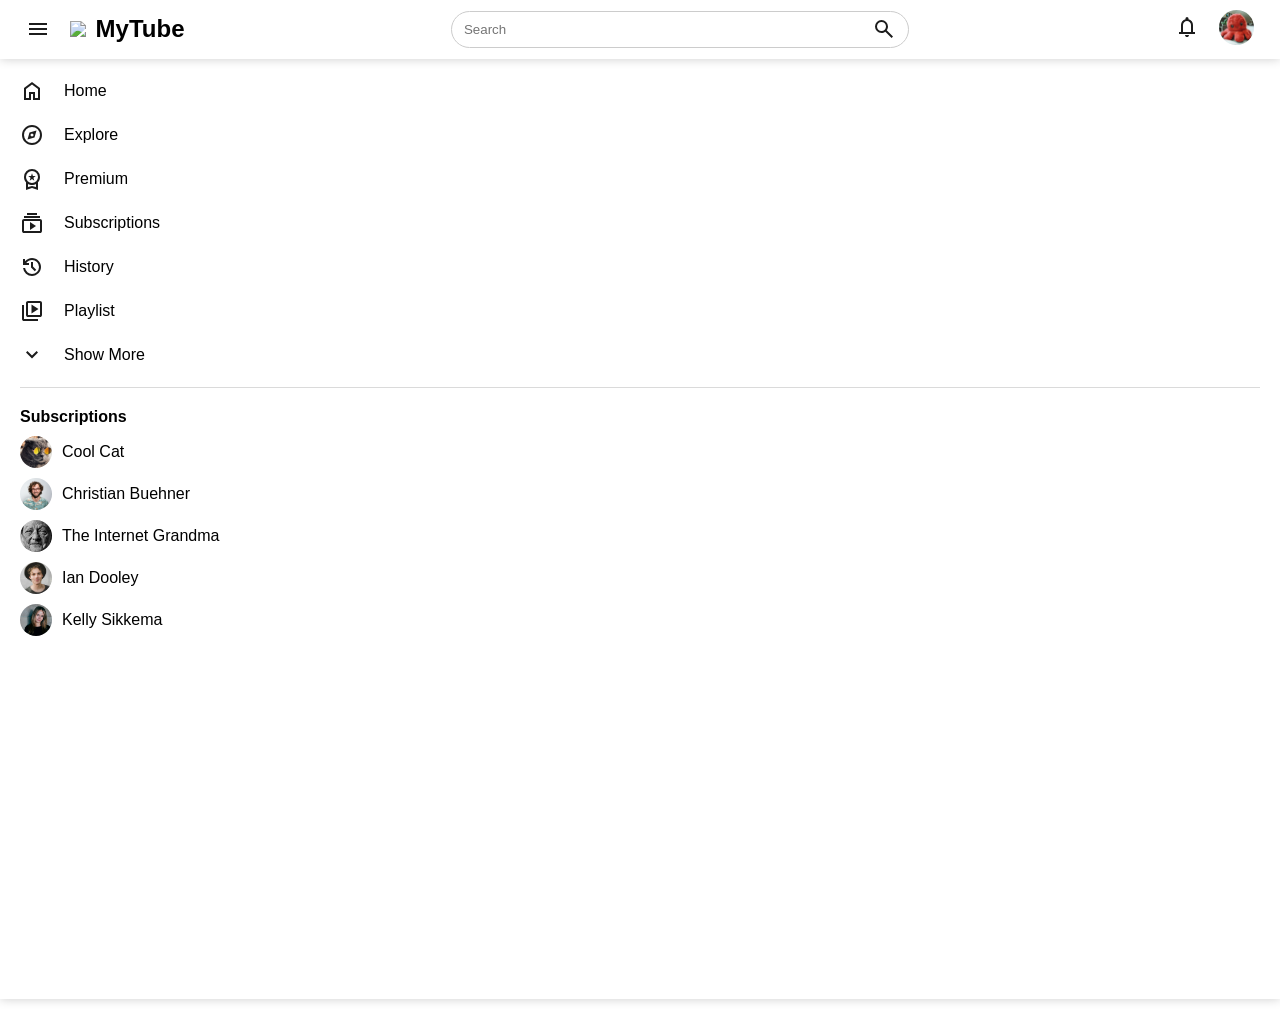
==== channel.html @ c265bc52 "channel.html start" ====
<!DOCTYPE html>
<html lang="en">
<head>
    <meta charset="UTF-8">
    <meta name="viewport" content="width=device-width, initial-scale=1.0">
    <title>Channel</title>
    <link rel="stylesheet" href="css/style.css">
</head>
<body>
            <!-- Top Navbar -->
        <nav class="flex-div">
            <div class="nav-left flex-div">
                <img src="img/icons/menu.svg" class="icon menu-button">
                <a href="index.html" class="flex-div">
                    <img src="img/logo.png" style="max-height: 30px">
                    <h1 class="logo-text">MyTube</h1>
                </a>
            </div>
            <div class="nav-center flex-div">
                <div class="searchbar flex-div">
                    <input type="search" placeholder="Search">
                    <a href="" class="flex-div"><img src="img/icons/search.svg" class="icon"></a>
                </div>
            </div>

            <div class="nav-right flex-div">
                <a href=""><img src="img/icons/notifications.svg" class="icon"></a>
                <a href=""><img src="img/users/octopus.jpg" class="user-icon"></a>
            </div>
        </nav>

        <!-- Left Sidebar -->
        <aside class="sidebar">
            <div class="shortcut-links">
                <a href="index.html" class="flex-div"><img src="img/icons/home.svg" class="icon"><p>Home</p></a>
                <a href="" class="flex-div"><img src="img/icons/explore.svg" class="icon"><p>Explore</p></a>
                <a href="" class="flex-div"><img src="img/icons/premium.svg" class="icon"><p>Premium</p></a>
                <a href="" class="flex-div"><img src="img/icons/subscriptions.svg" class="icon"><p>Subscriptions</p></a>
                <a href="" class="flex-div"><img src="img/icons/history.svg" class="icon"><p>History</p></a>
                <a href="" class="flex-div"><img src="img/icons/playlist.svg" class="icon"><p>Playlist</p></a>
                <a href="" class="flex-div"><img src="img/icons/arrow-down.svg" class="icon"><p>Show More</p></a>
            </div>
            
            <hr>

            <div class="subscriptions">
                <b>Subscriptions</b>
                <a href="" class="flex-div"><img src="img/users/cool-cat.jpg" class="user-icon"><p>Cool Cat</p></a>
                <a href="" class="flex-div"><img src="img/users/christian-buehner.jpg" class="user-icon"><p>Christian Buehner</p></a>
                <a href="" class="flex-div"><img src="img/users/grandma.jpg" class="user-icon"><p>The Internet Grandma</p></a>
                <a href="" class="flex-div"><img src="img/users/ian-dooley.jpg" class="user-icon"><p>Ian Dooley</p></a>
                <a href="" class="flex-div"><img src="img/users/kelly-sikkema.jpg" class="user-icon"><p>Kelly Sikkema</p></a>
            </div>
        </aside>


        <img>
        
        <div class="fade-layer"></div>
        <script src="js/sidebar.js"></script>

</body>
</html>
---- css/style.css ----
:root {
    --mobile-padding: 1rem;

    --text-color: #050315;
    --background-color: #fbfbfe;
    --primary-color: #2f27ce;
    --secondary-color: #dedcff;
    --accent-color: #433bff;

    --main-font: sans-serif;

    --default-radius: 10px;
    --default-spacing: 16px;
}


*{
    margin: 0;
    padding: 0;
    font-family:sans-serif;
}

a {
    text-decoration: none;
    color: inherit;
}

ul {
    list-style: none;
}

hr {
    border: 0;
    background-color: #dadada;
    height: 1px;
}

.flex-div {
    display: flex;
    align-items: center;
}

.icon {
    filter: invert()
}

.wrapper {
    display: grid;
    grid-template-areas:
    "nv nv"
    "sb mn";
    grid-template-columns: auto 1fr;
}

/* Top Navitation */
nav {
    grid-area: nv;
    position: sticky;
    top: 0;
    padding: 10px 2%;
    gap: 20px;
    
    justify-content: space-between;

    z-index: 5;
    box-shadow: 0 0 10px rgba(0, 0, 0, 0.2);
    background-color: white;
}


.nav-left, .nav-right, .nav-center {
    gap: 20px;
}

.nav-left a {
    gap: 10px;
}

.user-icon {
    border-radius: 50%;
    max-width: 50px;
}

.nav-right .user-icon {
    width: 35px;
}

.nav-center {
    height: 35px;
    border: 1px solid #cccccc;
    border-radius: 35px;
}

.searchbar {
    padding: 0 12px;
}

.searchbar input {
    border: 0;
    outline: 0;
    background: transparent;
    width: clamp(200px, 40vw, 400px);
    margin-right: 8px;
}

.menu-button{
    cursor:pointer
}

/* Sidebar */
.sidebar {
    grid-area: sb;
    background-color: #ffffff;
    height: 100vh;
    position: sticky;
    top: 59px;
    padding: 20px;
    transition: transform 0.2s;
    z-index: 2;
    box-shadow: 0 0 10px rgba(0, 0, 0, 0.2);
}

.sidebar hr {
    margin: 20px 0;
}

.shortcut-links {
    display: flex;
    flex-direction: column;
    gap: 20px;
}

.shortcut-links a {
    gap: 20px;
}

.shortcut-links hr {
    height: 1px;
    border: none;
    background-color: #cccccc;
}

.subscriptions {
    display: flex;
    flex-direction: column;
    gap: 10px;
}

.subscriptions a {
    gap: 10px;
    width: 100%;
}

.subscriptions a p {
    width: 70%;

    white-space: nowrap;
    overflow:hidden;
    text-overflow:ellipsis;
}

.subscriptions a img {
    height: 32px;
}

.fade-layer {
    position: fixed;
    width: 100%;
    height: 100%;
    background-color: rgba(0, 0, 0, 0.5);
    z-index: 1;
    display: none
}

main {
    grid-area: mn;
}

/* Videos */
.video-feed-container {
    display: grid;
    background-color: #fafafa;
    grid-template-columns: repeat(auto-fit, minmax(400px, 1fr));

    height:fit-content;
    column-gap: var(--default-spacing);
    row-gap: 24px;
    padding: var(--default-spacing)
}


.thumbnail {
    border-radius: var(--default-radius);
    max-width: 100%;
}

.video-info {
    display: grid;
    grid-template-areas:
    "user title"
    "user subtext";
    justify-content: left;
    padding-top: 10px;
    column-gap: 10px;
    row-gap: 5px;
}



/* Video Player */
#wrapper-video main {
    display: grid;
}


.video-container {
    grid-area: vd;
}

.video-container hr {
    margin: var(--default-spacing) 0;
}

video {
    width: 100%;
    aspect-ratio: 16/9;

}



/* --------------- */





/* MOBILE */
@media screen and (max-width:900px) {
    .sidebar {
        position: fixed;
        left: 0;
        transform: translateX(-100%);
    }

    .toggle-sidebar {
        transform: translateX(0);
    }

    .logo-text {
        display:none;
    }

    .show {
        display: block;
    }

    #wrapper-video main {
        grid-template-areas: "vd" "vc";
    }

    .video-info, .comment-section {
        margin: 0 var(--default-spacing);
    }
}

/* DESKTOP */


@media screen and (min-width:901px) {
    .toggle-sidebar a p, .toggle-sidebar b {
        display: none;
        width: fit-content;
    }

    #wrapper-video main {
        grid-template-columns: auto min-content;
        grid-template-areas: "vd vc";
    }

    .video-container {
        margin: var(--default-spacing);
        margin-right: 0;
    }

    video {
        border-radius: var(--default-radius);
    }
}
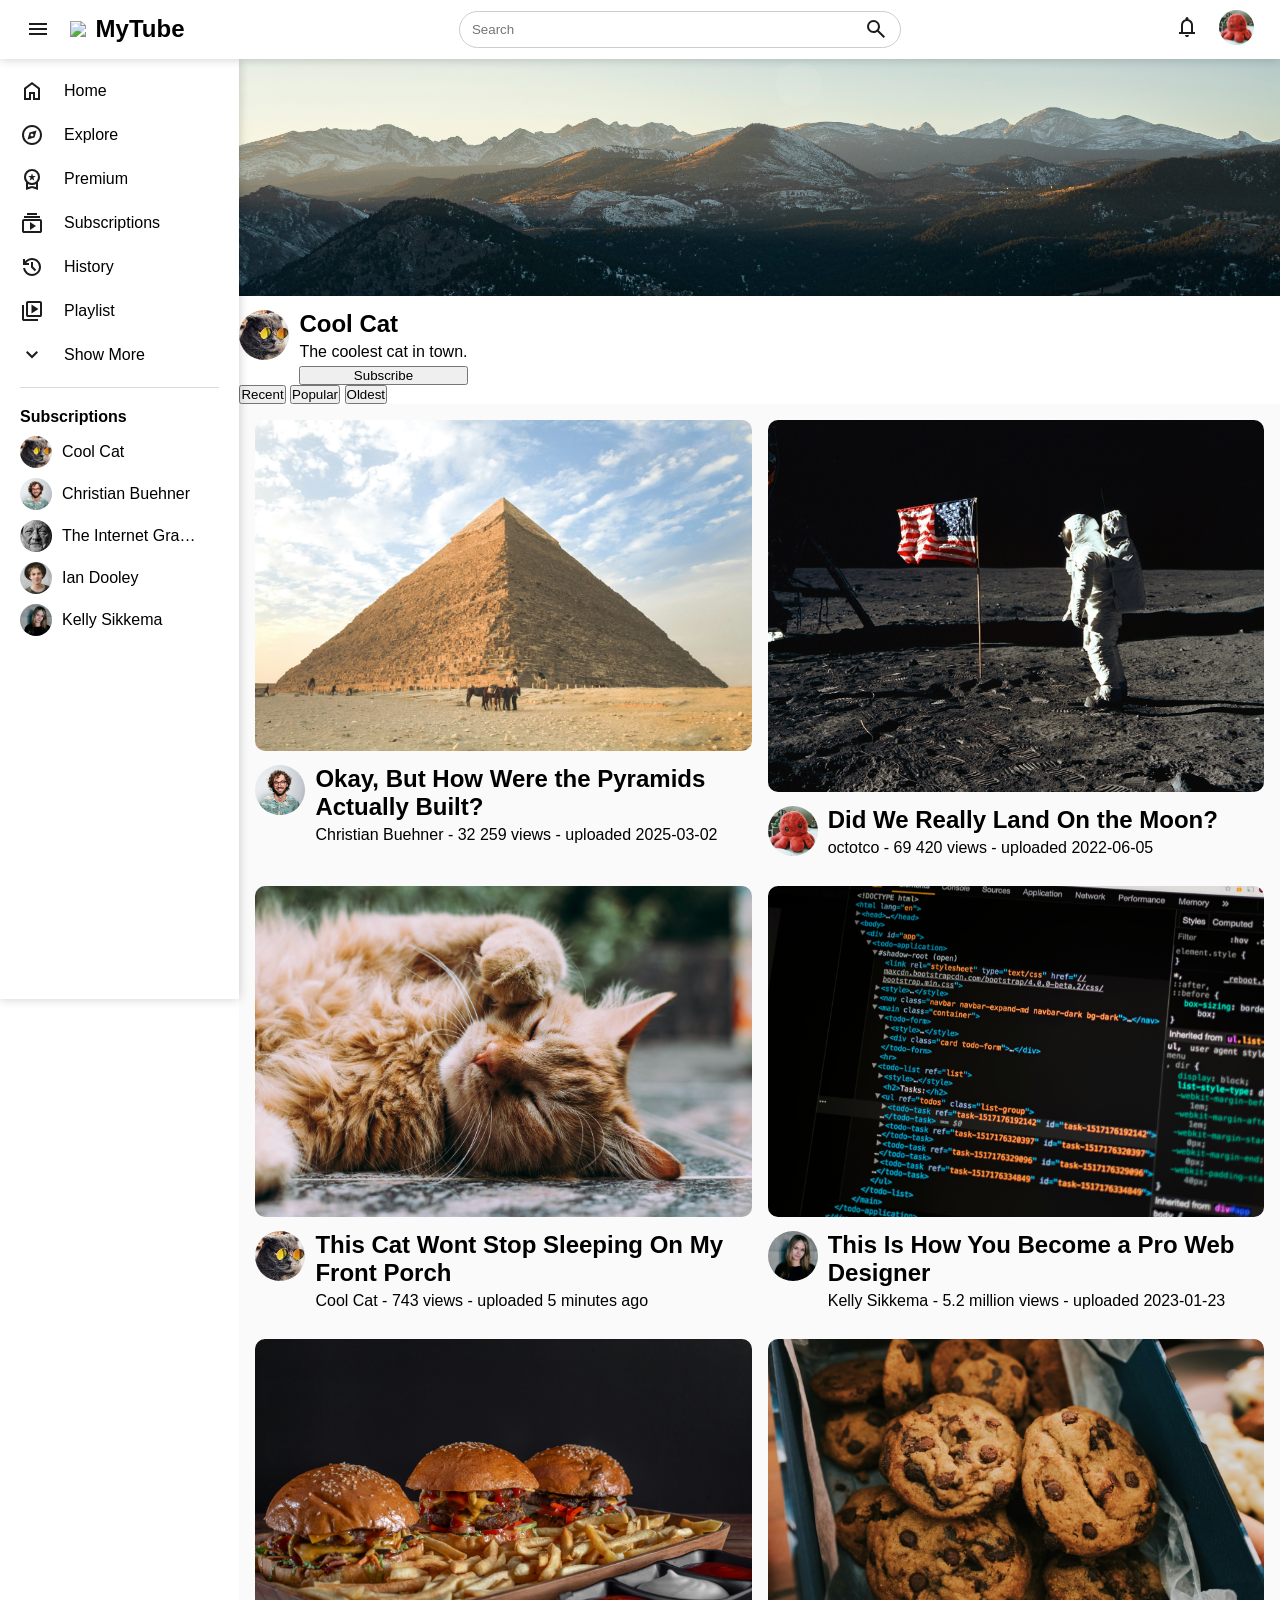
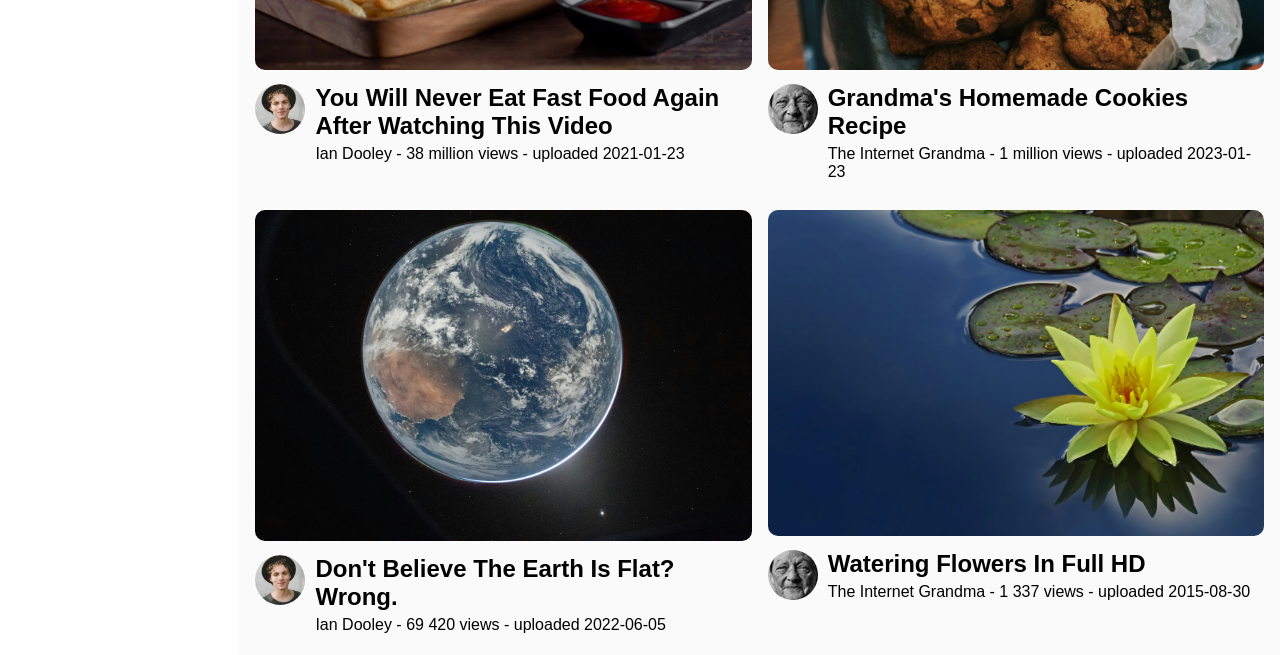
==== commit 725550e4: "channel.html" ====
--- a/channel.html
+++ b/channel.html
@@ -1,13 +1,16 @@
 <!DOCTYPE html>
 <html lang="en">
+
 <head>
     <meta charset="UTF-8">
     <meta name="viewport" content="width=device-width, initial-scale=1.0">
     <title>Channel</title>
     <link rel="stylesheet" href="css/style.css">
 </head>
+
 <body>
-            <!-- Top Navbar -->
+    <div id="wrapper-channel" class="wrapper">
+        <!-- Top Navbar -->
         <nav class="flex-div">
             <div class="nav-left flex-div">
                 <img src="img/icons/menu.svg" class="icon menu-button">
@@ -32,32 +35,93 @@
         <!-- Left Sidebar -->
         <aside class="sidebar">
             <div class="shortcut-links">
-                <a href="index.html" class="flex-div"><img src="img/icons/home.svg" class="icon"><p>Home</p></a>
-                <a href="" class="flex-div"><img src="img/icons/explore.svg" class="icon"><p>Explore</p></a>
-                <a href="" class="flex-div"><img src="img/icons/premium.svg" class="icon"><p>Premium</p></a>
-                <a href="" class="flex-div"><img src="img/icons/subscriptions.svg" class="icon"><p>Subscriptions</p></a>
-                <a href="" class="flex-div"><img src="img/icons/history.svg" class="icon"><p>History</p></a>
-                <a href="" class="flex-div"><img src="img/icons/playlist.svg" class="icon"><p>Playlist</p></a>
-                <a href="" class="flex-div"><img src="img/icons/arrow-down.svg" class="icon"><p>Show More</p></a>
+                <a href="index.html" class="flex-div"><img src="img/icons/home.svg" class="icon">
+                    <p>Home</p>
+                </a>
+                <a href="" class="flex-div"><img src="img/icons/explore.svg" class="icon">
+                    <p>Explore</p>
+                </a>
+                <a href="" class="flex-div"><img src="img/icons/premium.svg" class="icon">
+                    <p>Premium</p>
+                </a>
+                <a href="" class="flex-div"><img src="img/icons/subscriptions.svg" class="icon">
+                    <p>Subscriptions</p>
+                </a>
+                <a href="" class="flex-div"><img src="img/icons/history.svg" class="icon">
+                    <p>History</p>
+                </a>
+                <a href="" class="flex-div"><img src="img/icons/playlist.svg" class="icon">
+                    <p>Playlist</p>
+                </a>
+                <a href="" class="flex-div"><img src="img/icons/arrow-down.svg" class="icon">
+                    <p>Show More</p>
+                </a>
             </div>
-            
+
             <hr>
 
             <div class="subscriptions">
                 <b>Subscriptions</b>
-                <a href="" class="flex-div"><img src="img/users/cool-cat.jpg" class="user-icon"><p>Cool Cat</p></a>
-                <a href="" class="flex-div"><img src="img/users/christian-buehner.jpg" class="user-icon"><p>Christian Buehner</p></a>
-                <a href="" class="flex-div"><img src="img/users/grandma.jpg" class="user-icon"><p>The Internet Grandma</p></a>
-                <a href="" class="flex-div"><img src="img/users/ian-dooley.jpg" class="user-icon"><p>Ian Dooley</p></a>
-                <a href="" class="flex-div"><img src="img/users/kelly-sikkema.jpg" class="user-icon"><p>Kelly Sikkema</p></a>
+                <a href="" class="flex-div"><img src="img/users/cool-cat.jpg" class="user-icon">
+                    <p>Cool Cat</p>
+                </a>
+                <a href="" class="flex-div"><img src="img/users/christian-buehner.jpg" class="user-icon">
+                    <p>Christian Buehner</p>
+                </a>
+                <a href="" class="flex-div"><img src="img/users/grandma.jpg" class="user-icon">
+                    <p>The Internet Grandma</p>
+                </a>
+                <a href="" class="flex-div"><img src="img/users/ian-dooley.jpg" class="user-icon">
+                    <p>Ian Dooley</p>
+                </a>
+                <a href="" class="flex-div"><img src="img/users/kelly-sikkema.jpg" class="user-icon">
+                    <p>Kelly Sikkema</p>
+                </a>
             </div>
         </aside>
 
 
-        <img>
-        
         <div class="fade-layer"></div>
-        <script src="js/sidebar.js"></script>
+
+        <!-- Main Content -->
+        <main>
+            <div class="channel-top">
+                <img class="banner" src="img/banner.jpg">
+                <div class="info">
+                    <img class="user-icon" src="img/users/cool-cat.jpg">
+                    <h2 class="title">Cool Cat</h2>
+                    <p class="subtext">The coolest cat in town.</p>
+                    <button class="button">Subscribe</button>
+                </div>
+            </div>
+
+
+            <div class="channel-feed">
+                <div class="sorting">
+                    <button>Recent</button>
+                    <button>Popular</button>
+                    <button>Oldest</button>
+                </div>
+
+                <div class="video-feed-container">
+                    <div>
+                        <a href="video.html"><img src="img/thumbnails/pyramid.jpg" class="thumbnail"></a>
+                        <div class="info">
+                            <a style="grid-area: user" href="channel.html"><img src="img/users/christian-buehner.jpg" class="user-icon"></a>
+                            <h2 style="grid-area: title"><a href="video.html" class="title">Okay, But How Were the Pyramids Built?</a></h2>
+                            <p class="subtext">Christian Buehner - 32 259 views - uploaded 2025-03-02</p>
+                        </div>
+                    </div>
+                </div>
+
+            </div>
+
+        </main>
+    </div>
+
+    <script src="js/sidebar.js"></script>
+    <script src="js/feed.js"></script>
 
 </body>
+
 </html>
--- a/css/style.css
+++ b/css/style.css
@@ -33,6 +33,10 @@
     border: 0;
     background-color: #dadada;
     height: 1px;
+}
+
+main {
+    grid-area: mn;
 }
 
 .flex-div {
@@ -62,9 +66,9 @@
     
     justify-content: space-between;
 
-    z-index: 5;
     box-shadow: 0 0 10px rgba(0, 0, 0, 0.2);
     background-color: white;
+    z-index: 5;
 }
 
 
@@ -99,7 +103,7 @@
     border: 0;
     outline: 0;
     background: transparent;
-    width: clamp(200px, 40vw, 400px);
+    width: 30vw;
     margin-right: 8px;
 }
 
@@ -113,11 +117,12 @@
     background-color: #ffffff;
     height: 100vh;
     position: sticky;
-    top: 59px;
+    top: 58px;
     padding: 20px;
     transition: transform 0.2s;
-    z-index: 2;
     box-shadow: 0 0 10px rgba(0, 0, 0, 0.2);
+    width: min-content;
+    z-index: 4;
 }
 
 .sidebar hr {
@@ -168,13 +173,10 @@
     width: 100%;
     height: 100%;
     background-color: rgba(0, 0, 0, 0.5);
-    z-index: 1;
     display: none
 }
 
-main {
-    grid-area: mn;
-}
+
 
 /* Videos */
 .video-feed-container {
@@ -194,7 +196,7 @@
     max-width: 100%;
 }
 
-.video-info {
+.info {
     display: grid;
     grid-template-areas:
     "user title"
@@ -205,6 +207,18 @@
     row-gap: 5px;
 }
 
+.info .user-icon {
+    grid-area: user;
+}
+
+.info .title {
+    grid-area: title;
+}
+
+.info .subtext {
+    grid-area: subtext;
+}
+
 
 
 /* Video Player */
@@ -227,10 +241,31 @@
 
 }
 
-
-
-/* --------------- */
-
+/* Channel */
+
+.button {
+    grid-area: button;
+}
+
+#wrapper-channel .info {
+    grid-template-areas: 
+    "user title"
+    "user subtext"
+    "user button";
+    height: min-content
+}
+
+#wrapper-channel .user-icon {
+
+}
+
+.channel-top .banner {
+    max-width: 100%;
+}
+
+.channel-top {
+    /* margin: 0 10%; */
+}
 
 
 
@@ -259,14 +294,12 @@
         grid-template-areas: "vd" "vc";
     }
 
-    .video-info, .comment-section {
+    #wrapper-video .info, .comment-section {
         margin: 0 var(--default-spacing);
     }
 }
 
 /* DESKTOP */
-
-
 @media screen and (min-width:901px) {
     .toggle-sidebar a p, .toggle-sidebar b {
         display: none;
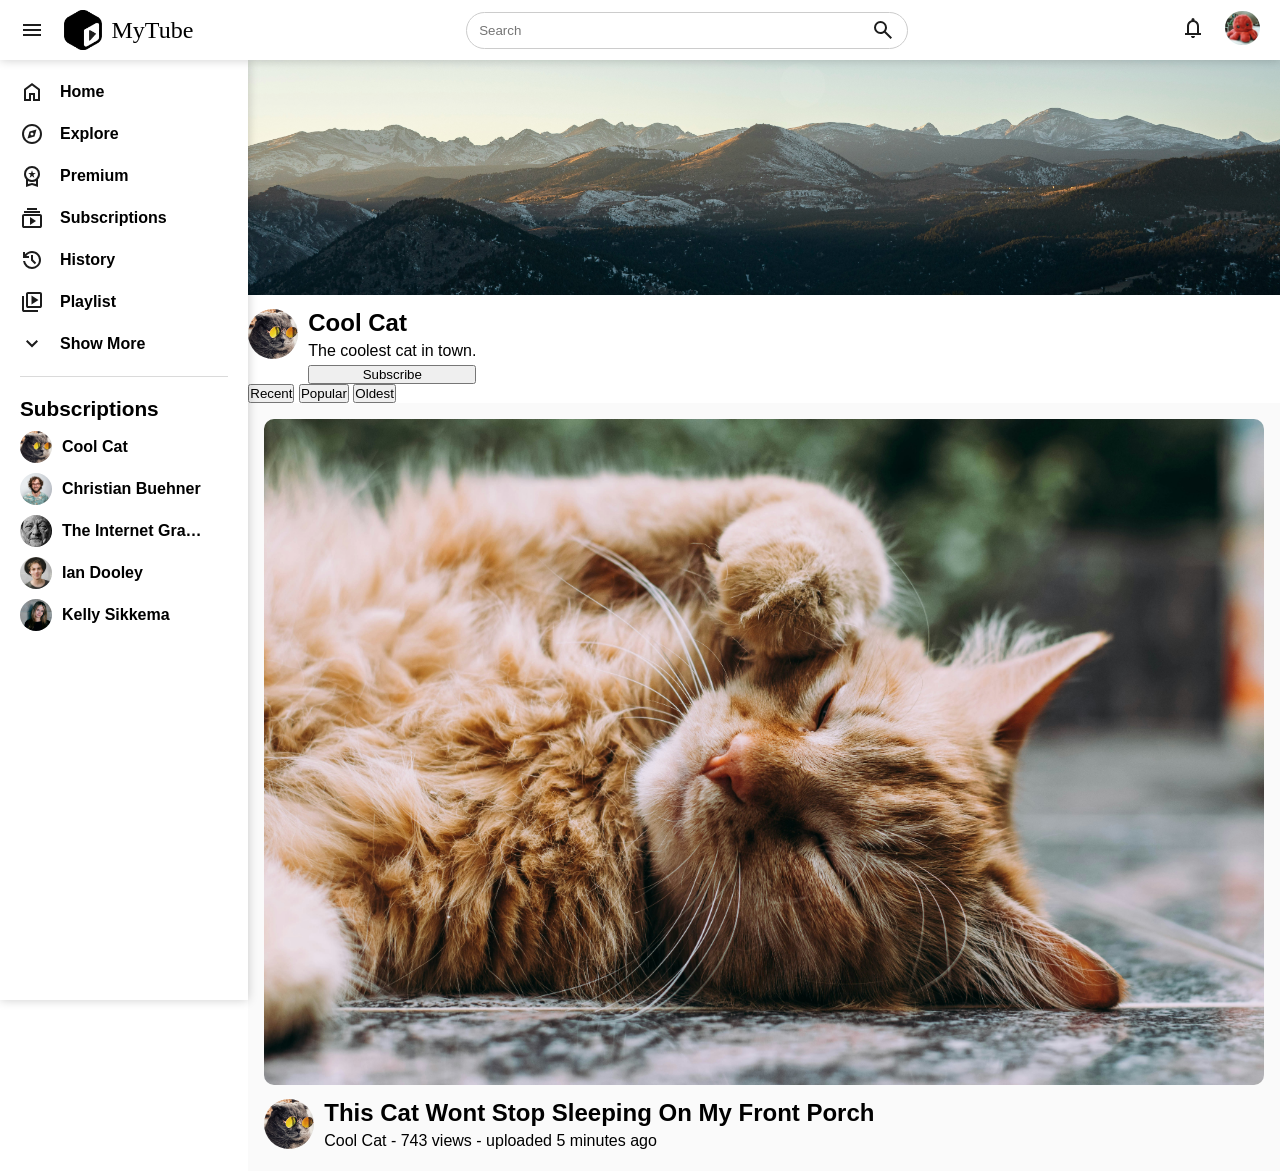
==== commit bad9136b: "logo, small improvements" ====
--- a/channel.html
+++ b/channel.html
@@ -15,7 +15,7 @@
             <div class="nav-left flex-div">
                 <img src="img/icons/menu.svg" class="icon menu-button">
                 <a href="index.html" class="flex-div">
-                    <img src="img/logo.png" style="max-height: 30px">
+                    <img src="img/logo.png" style="max-height: 40px">
                     <h1 class="logo-text">MyTube</h1>
                 </a>
             </div>
@@ -35,49 +35,26 @@
         <!-- Left Sidebar -->
         <aside class="sidebar">
             <div class="shortcut-links">
-                <a href="index.html" class="flex-div"><img src="img/icons/home.svg" class="icon">
-                    <p>Home</p>
-                </a>
-                <a href="" class="flex-div"><img src="img/icons/explore.svg" class="icon">
-                    <p>Explore</p>
-                </a>
-                <a href="" class="flex-div"><img src="img/icons/premium.svg" class="icon">
-                    <p>Premium</p>
-                </a>
-                <a href="" class="flex-div"><img src="img/icons/subscriptions.svg" class="icon">
-                    <p>Subscriptions</p>
-                </a>
-                <a href="" class="flex-div"><img src="img/icons/history.svg" class="icon">
-                    <p>History</p>
-                </a>
-                <a href="" class="flex-div"><img src="img/icons/playlist.svg" class="icon">
-                    <p>Playlist</p>
-                </a>
-                <a href="" class="flex-div"><img src="img/icons/arrow-down.svg" class="icon">
-                    <p>Show More</p>
-                </a>
+                <a href="index.html" class="flex-div"><img src="img/icons/home.svg" class="icon"><p>Home</p></a>
+                <a href="" class="flex-div"><img src="img/icons/explore.svg" class="icon"><p>Explore</p></a>
+                <a href="" class="flex-div"><img src="img/icons/premium.svg" class="icon"><p>Premium</p></a>
+                <a href="" class="flex-div"><img src="img/icons/subscriptions.svg" class="icon"><p>Subscriptions</p></a>
+                <a href="" class="flex-div"><img src="img/icons/history.svg" class="icon"><p>History</p></a>
+                <a href="" class="flex-div"><img src="img/icons/playlist.svg" class="icon"><p>Playlist</p></a>
+                <a href="" class="flex-div"><img src="img/icons/arrow-down.svg" class="icon"><p>Show More</p></a>
             </div>
-
+            
             <hr>
 
             <div class="subscriptions">
-                <b>Subscriptions</b>
-                <a href="" class="flex-div"><img src="img/users/cool-cat.jpg" class="user-icon">
-                    <p>Cool Cat</p>
-                </a>
-                <a href="" class="flex-div"><img src="img/users/christian-buehner.jpg" class="user-icon">
-                    <p>Christian Buehner</p>
-                </a>
-                <a href="" class="flex-div"><img src="img/users/grandma.jpg" class="user-icon">
-                    <p>The Internet Grandma</p>
-                </a>
-                <a href="" class="flex-div"><img src="img/users/ian-dooley.jpg" class="user-icon">
-                    <p>Ian Dooley</p>
-                </a>
-                <a href="" class="flex-div"><img src="img/users/kelly-sikkema.jpg" class="user-icon">
-                    <p>Kelly Sikkema</p>
-                </a>
+                <h2>Subscriptions</h2>
+                <a href="" class="flex-div"><img src="img/users/cool-cat.jpg" class="user-icon"><p>Cool Cat</p></a>
+                <a href="" class="flex-div"><img src="img/users/christian-buehner.jpg" class="user-icon"><p>Christian Buehner</p></a>
+                <a href="" class="flex-div"><img src="img/users/grandma.jpg" class="user-icon"><p>The Internet Grandma</p></a>
+                <a href="" class="flex-div"><img src="img/users/ian-dooley.jpg" class="user-icon"><p>Ian Dooley</p></a>
+                <a href="" class="flex-div"><img src="img/users/kelly-sikkema.jpg" class="user-icon"><p>Kelly Sikkema</p></a>
             </div>
+
         </aside>
 
 
@@ -105,11 +82,11 @@
 
                 <div class="video-feed-container">
                     <div>
-                        <a href="video.html"><img src="img/thumbnails/pyramid.jpg" class="thumbnail"></a>
+                        <a href="video.html"><img src="img/thumbnails/eepy-cat.jpg" class="thumbnail"></a>
                         <div class="info">
-                            <a style="grid-area: user" href="channel.html"><img src="img/users/christian-buehner.jpg" class="user-icon"></a>
-                            <h2 style="grid-area: title"><a href="video.html" class="title">Okay, But How Were the Pyramids Built?</a></h2>
-                            <p class="subtext">Christian Buehner - 32 259 views - uploaded 2025-03-02</p>
+                            <a style="grid-area: user" href="channel.html"><img src="img/users/cool-cat.jpg" class="user-icon"></a>
+                            <h2 style="grid-area: title"><a href="video.html" class="title">This Cat Wont Stop Sleeping On My Front Porch</a></h2>
+                            <p class="subtext">Cool Cat - 743 views - uploaded 5 minutes ago</p>
                         </div>
                     </div>
                 </div>
@@ -120,7 +97,6 @@
     </div>
 
     <script src="js/sidebar.js"></script>
-    <script src="js/feed.js"></script>
 
 </body>
 
--- a/css/style.css
+++ b/css/style.css
@@ -7,8 +7,6 @@
     --secondary-color: #dedcff;
     --accent-color: #433bff;
 
-    --main-font: sans-serif;
-
     --default-radius: 10px;
     --default-spacing: 16px;
 }
@@ -47,6 +45,7 @@
 .icon {
     filter: invert()
 }
+
 
 .wrapper {
     display: grid;
@@ -61,7 +60,7 @@
     grid-area: nv;
     position: sticky;
     top: 0;
-    padding: 10px 2%;
+    padding: 10px 20px;
     gap: 20px;
     
     justify-content: space-between;
@@ -78,6 +77,12 @@
 
 .nav-left a {
     gap: 10px;
+}
+
+
+.logo-text {
+    font-family:fantasy;
+    font-weight:lighter
 }
 
 .user-icon {
@@ -123,6 +128,7 @@
     box-shadow: 0 0 10px rgba(0, 0, 0, 0.2);
     width: min-content;
     z-index: 4;
+    font-weight: bold
 }
 
 .sidebar hr {
@@ -132,11 +138,11 @@
 .shortcut-links {
     display: flex;
     flex-direction: column;
-    gap: 20px;
+    gap: 18px;
 }
 
 .shortcut-links a {
-    gap: 20px;
+    gap: 16px;
 }
 
 .shortcut-links hr {
@@ -149,6 +155,10 @@
     display: flex;
     flex-direction: column;
     gap: 10px;
+}
+
+.subscriptions h2 {
+    font-size: 1.3rem;
 }
 
 .subscriptions a {
@@ -255,16 +265,12 @@
     height: min-content
 }
 
-#wrapper-channel .user-icon {
-
-}
-
 .channel-top .banner {
     max-width: 100%;
 }
 
 .channel-top {
-    /* margin: 0 10%; */
+    
 }
 
 
@@ -301,7 +307,7 @@
 
 /* DESKTOP */
 @media screen and (min-width:901px) {
-    .toggle-sidebar a p, .toggle-sidebar b {
+    .toggle-sidebar a p, .toggle-sidebar h2 {
         display: none;
         width: fit-content;
     }
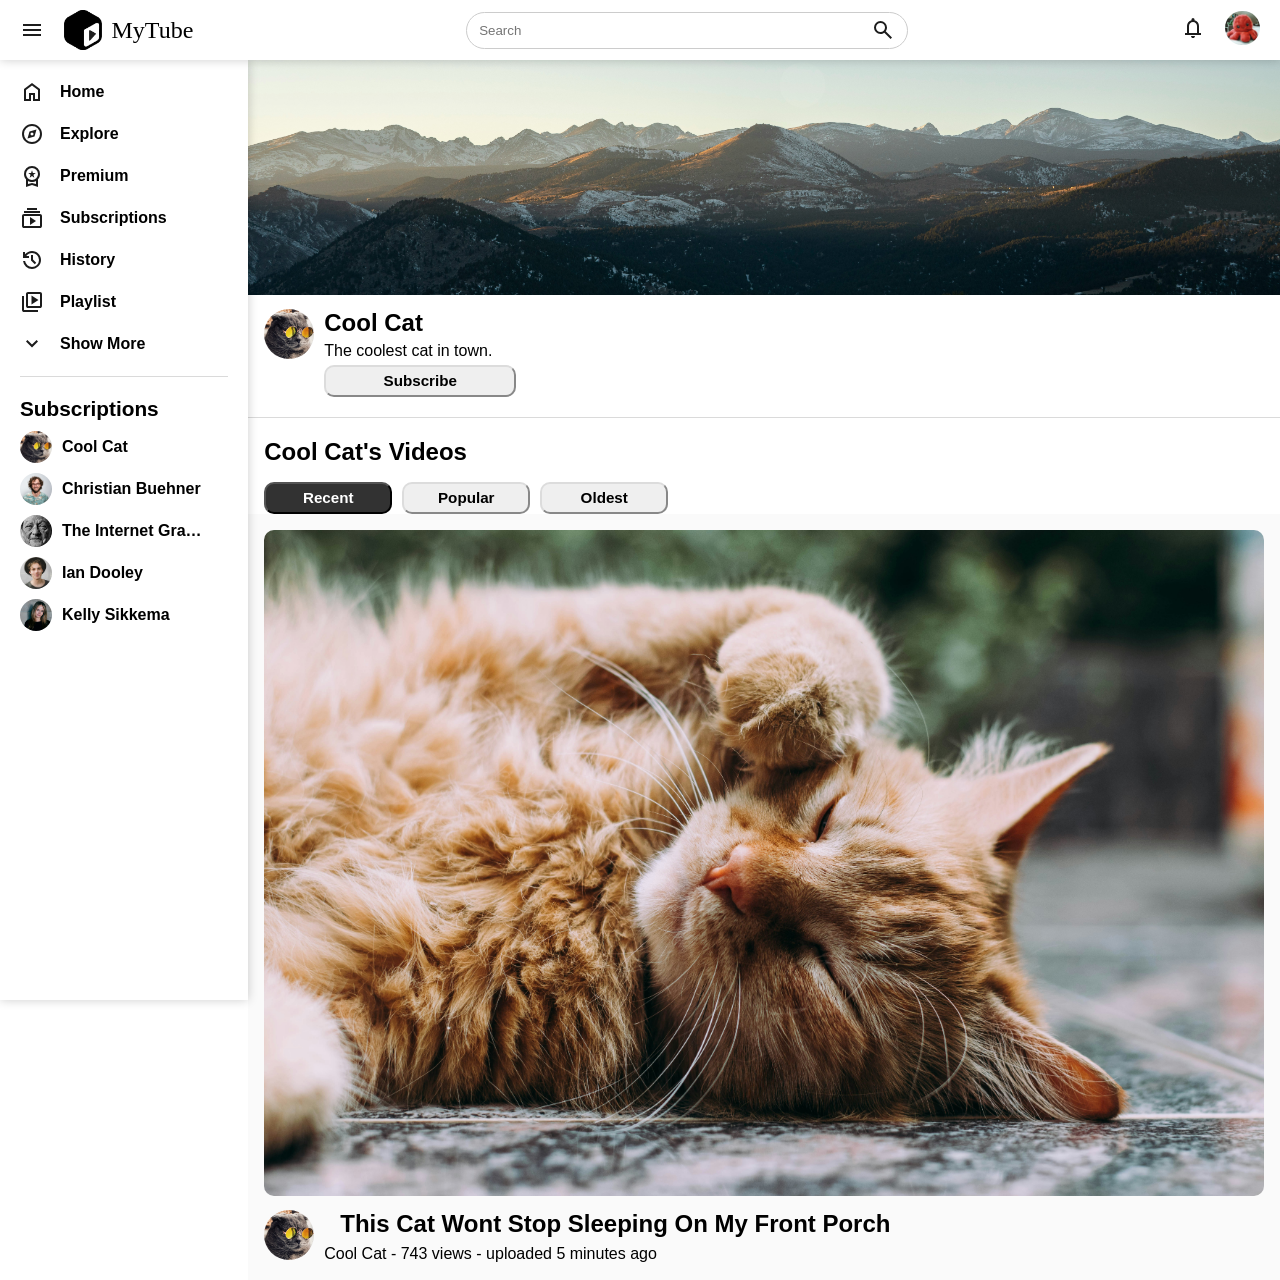
==== commit 32ad5a70: "channel.html layout complete" ====
--- a/channel.html
+++ b/channel.html
@@ -6,6 +6,8 @@
     <meta name="viewport" content="width=device-width, initial-scale=1.0">
     <title>Channel</title>
     <link rel="stylesheet" href="css/style.css">
+    <link rel="shortcut icon" href="misc/favicon.ico" type="image/x-icon">
+
 </head>
 
 <body>
@@ -28,7 +30,7 @@
 
             <div class="nav-right flex-div">
                 <a href=""><img src="img/icons/notifications.svg" class="icon"></a>
-                <a href=""><img src="img/users/octopus.jpg" class="user-icon"></a>
+                <a href="channel.html"><img src="img/users/octopus.jpg" class="user-icon"></a>
             </div>
         </nav>
 
@@ -68,12 +70,16 @@
                     <img class="user-icon" src="img/users/cool-cat.jpg">
                     <h2 class="title">Cool Cat</h2>
                     <p class="subtext">The coolest cat in town.</p>
-                    <button class="button">Subscribe</button>
+                    <button class="subscribe-button">Subscribe</button>
                 </div>
             </div>
 
+            <hr>
 
+            
             <div class="channel-feed">
+                <h2>Cool Cat's Videos</h2>
+                
                 <div class="sorting">
                     <button>Recent</button>
                     <button>Popular</button>
--- a/css/style.css
+++ b/css/style.css
@@ -31,6 +31,7 @@
     border: 0;
     background-color: #dadada;
     height: 1px;
+    margin: 20px 0;
 }
 
 main {
@@ -131,10 +132,6 @@
     font-weight: bold
 }
 
-.sidebar hr {
-    margin: 20px 0;
-}
-
 .shortcut-links {
     display: flex;
     flex-direction: column;
@@ -253,26 +250,58 @@
 
 /* Channel */
 
-.button {
-    grid-area: button;
-}
-
-#wrapper-channel .info {
+.channel-top .info {
     grid-template-areas: 
     "user title"
     "user subtext"
     "user button";
-    height: min-content
+
+    margin: 0 var(--default-spacing);
+}
+
+.subscribe-button {
+    grid-area: button;
+    aspect-ratio: 6/1;
+}
+
+.channel-feed h2 {
+    margin: 0 var(--default-spacing);
+}
+
+.sorting {
+    display: grid;
+    gap: 10px;
+    grid-template-columns: repeat(3, 1fr);
+    margin: 0 var(--default-spacing);
+    margin-top: var(--default-spacing);
+    width: min-content;
+}
+
+button {
+    border-radius: var(--default-radius);
+    border-color: gainsboro;
+    cursor:  pointer;
+    min-height: 32px;
+    font-weight: bolder;
+    font-family:'Segoe UI', Tahoma, Geneva, Verdana, sans-serif;
+    font-size: 0.95rem;
+}
+
+
+
+.sorting button {
+    aspect-ratio: 4/1;
+}
+
+.sorting :first-child {
+    background-color: #323232;
+    color: white;
+    border-color: black;
 }
 
 .channel-top .banner {
     max-width: 100%;
 }
-
-.channel-top {
-    
-}
-
 
 
 
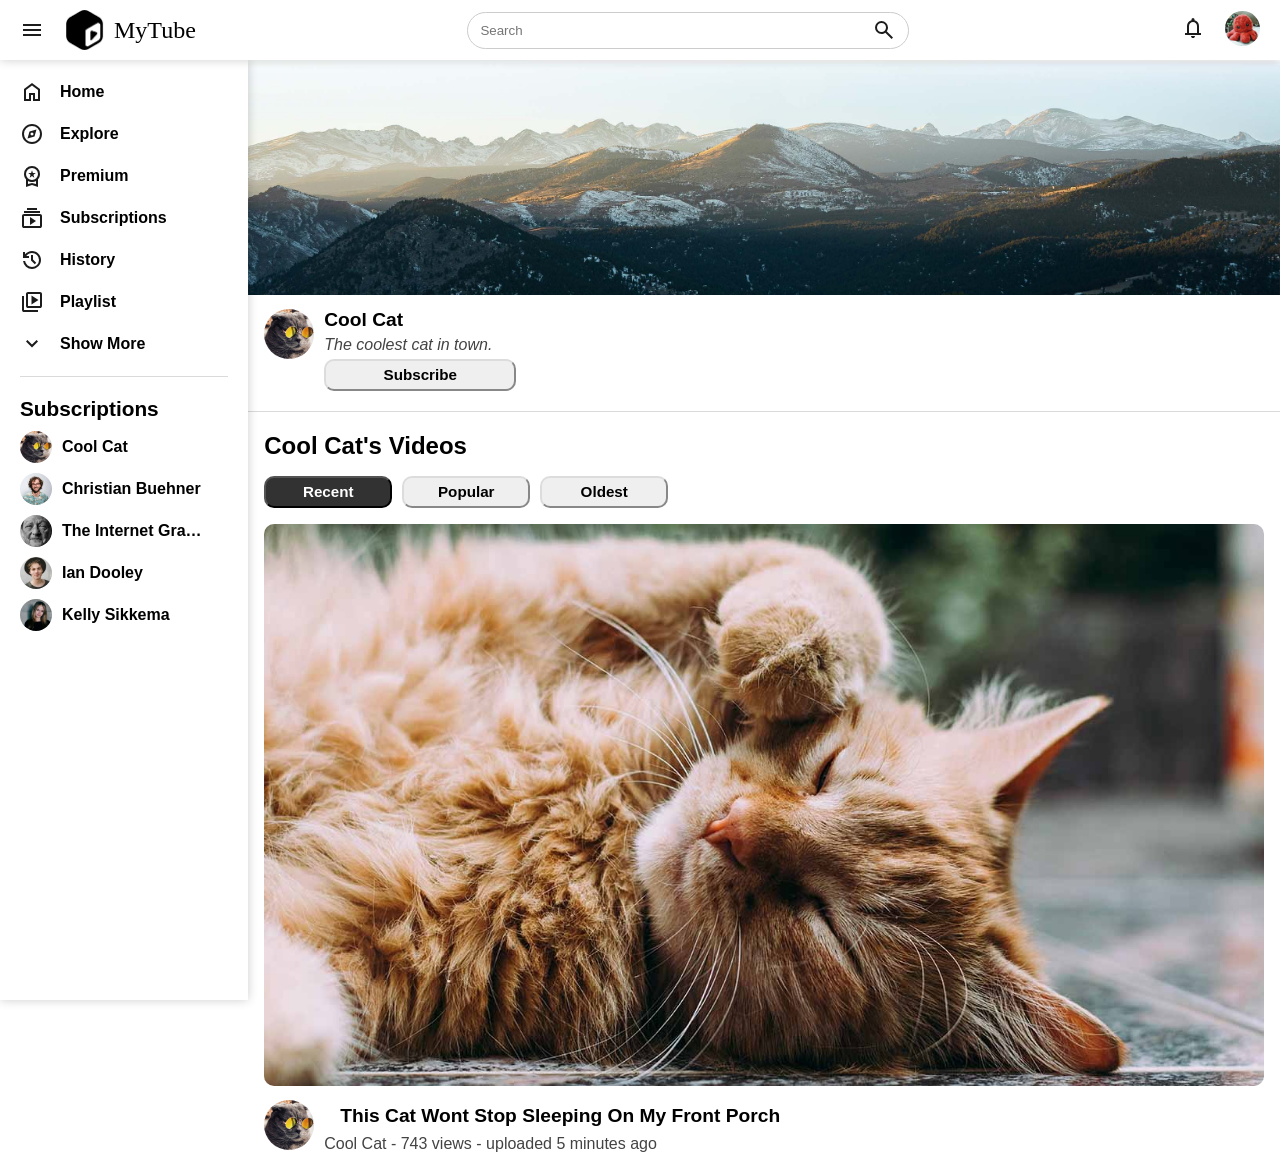
==== commit c4bd9959: "inlämning" ====
--- a/channel.html
+++ b/channel.html
@@ -15,46 +15,46 @@
         <!-- Top Navbar -->
         <nav class="flex-div">
             <div class="nav-left flex-div">
-                <img src="img/icons/menu.svg" class="icon menu-button">
+                <img alt="Menu icon" src="img/icons/menu.svg" class="icon menu-button">
                 <a href="index.html" class="flex-div">
-                    <img src="img/logo.png" style="max-height: 40px">
+                    <img alt="Logo icon" src="img/logo.png" style="max-height: 40px">
                     <h1 class="logo-text">MyTube</h1>
                 </a>
             </div>
             <div class="nav-center flex-div">
                 <div class="searchbar flex-div">
                     <input type="search" placeholder="Search">
-                    <a href="" class="flex-div"><img src="img/icons/search.svg" class="icon"></a>
+                    <a href="" class="flex-div"><img alt="Search icon" src="img/icons/search.svg" class="icon"></a>
                 </div>
             </div>
 
             <div class="nav-right flex-div">
-                <a href=""><img src="img/icons/notifications.svg" class="icon"></a>
-                <a href="channel.html"><img src="img/users/octopus.jpg" class="user-icon"></a>
+                <a href=""><img alt="Notifications icon" src="img/icons/notifications.svg" class="icon"></a>
+                <a href="channel.html"><img alt="Octopus" src="img/users/octopus.jpg" class="user-icon"></a>
             </div>
         </nav>
 
         <!-- Left Sidebar -->
         <aside class="sidebar">
             <div class="shortcut-links">
-                <a href="index.html" class="flex-div"><img src="img/icons/home.svg" class="icon"><p>Home</p></a>
-                <a href="" class="flex-div"><img src="img/icons/explore.svg" class="icon"><p>Explore</p></a>
-                <a href="" class="flex-div"><img src="img/icons/premium.svg" class="icon"><p>Premium</p></a>
-                <a href="" class="flex-div"><img src="img/icons/subscriptions.svg" class="icon"><p>Subscriptions</p></a>
-                <a href="" class="flex-div"><img src="img/icons/history.svg" class="icon"><p>History</p></a>
-                <a href="" class="flex-div"><img src="img/icons/playlist.svg" class="icon"><p>Playlist</p></a>
-                <a href="" class="flex-div"><img src="img/icons/arrow-down.svg" class="icon"><p>Show More</p></a>
+                <a href="index.html" class="flex-div"><img src="img/icons/home.svg" class="icon" alt="Home icon"><p>Home</p></a>
+                <a href="" class="flex-div"><img src="img/icons/explore.svg" class="icon" alt="Explore icon"><p>Explore</p></a>
+                <a href="" class="flex-div"><img src="img/icons/premium.svg" class="icon" alt="Premium icon"><p>Premium</p></a>
+                <a href="" class="flex-div"><img src="img/icons/subscriptions.svg" class="icon" alt="Subscriptions icon"><p>Subscriptions</p></a>
+                <a href="" class="flex-div"><img src="img/icons/history.svg" class="icon" alt="History icon"><p>History</p></a>
+                <a href="" class="flex-div"><img src="img/icons/playlist.svg" class="icon" alt="Playlist icon"><p>Playlist</p></a>
+                <a href="" class="flex-div"><img src="img/icons/arrow-down.svg" class="icon" alt="Arrow down icon"><p>Show More</p></a>
             </div>
             
             <hr>
 
             <div class="subscriptions">
                 <h2>Subscriptions</h2>
-                <a href="" class="flex-div"><img src="img/users/cool-cat.jpg" class="user-icon"><p>Cool Cat</p></a>
-                <a href="" class="flex-div"><img src="img/users/christian-buehner.jpg" class="user-icon"><p>Christian Buehner</p></a>
-                <a href="" class="flex-div"><img src="img/users/grandma.jpg" class="user-icon"><p>The Internet Grandma</p></a>
-                <a href="" class="flex-div"><img src="img/users/ian-dooley.jpg" class="user-icon"><p>Ian Dooley</p></a>
-                <a href="" class="flex-div"><img src="img/users/kelly-sikkema.jpg" class="user-icon"><p>Kelly Sikkema</p></a>
+                <a href="" class="flex-div"><img src="img/users/cool-cat.jpg" class="user-icon" alt="Cool Cat"><p>Cool Cat</p></a>
+                <a href="" class="flex-div"><img src="img/users/christian-buehner.jpg" class="user-icon" alt="Christian Buehner"><p>Christian Buehner</p></a>
+                <a href="" class="flex-div"><img src="img/users/grandma.jpg" class="user-icon" alt="The Internet Grandma"><p>The Internet Grandma</p></a>
+                <a href="" class="flex-div"><img src="img/users/ian-dooley.jpg" class="user-icon" alt="Ian Dooley"><p>Ian Dooley</p></a>
+                <a href="" class="flex-div"><img src="img/users/kelly-sikkema.jpg" class="user-icon" alt="Kelly Sikkema"><p>Kelly Sikkema</p></a>
             </div>
 
         </aside>
@@ -65,11 +65,11 @@
         <!-- Main Content -->
         <main>
             <div class="channel-top">
-                <img class="banner" src="img/banner.jpg">
+                <img class="banner" src="img/banner.jpg" alt="Banner">
                 <div class="info">
-                    <img class="user-icon" src="img/users/cool-cat.jpg">
+                    <img class="user-icon" src="img/users/cool-cat.jpg" alt="Cool Cat">
                     <h2 class="title">Cool Cat</h2>
-                    <p class="subtext">The coolest cat in town.</p>
+                    <i class="subtext">The coolest cat in town.</i>
                     <button class="subscribe-button">Subscribe</button>
                 </div>
             </div>
@@ -88,9 +88,9 @@
 
                 <div class="video-feed-container">
                     <div>
-                        <a href="video.html"><img src="img/thumbnails/eepy-cat.jpg" class="thumbnail"></a>
+                        <a href="video.html"><img src="img/thumbnails/eepy-cat.jpg" class="thumbnail" alt="Sleepy Cat"></a>
                         <div class="info">
-                            <a style="grid-area: user" href="channel.html"><img src="img/users/cool-cat.jpg" class="user-icon"></a>
+                            <a style="grid-area: user" href="channel.html"><img src="img/users/cool-cat.jpg" class="user-icon" alt="Cool Cat"></a>
                             <h2 style="grid-area: title"><a href="video.html" class="title">This Cat Wont Stop Sleeping On My Front Porch</a></h2>
                             <p class="subtext">Cool Cat - 743 views - uploaded 5 minutes ago</p>
                         </div>
--- a/css/style.css
+++ b/css/style.css
@@ -1,14 +1,7 @@
 :root {
-    --mobile-padding: 1rem;
-
-    --text-color: #050315;
-    --background-color: #fbfbfe;
-    --primary-color: #2f27ce;
-    --secondary-color: #dedcff;
-    --accent-color: #433bff;
-
     --default-radius: 10px;
     --default-spacing: 16px;
+
 }
 
 
@@ -188,7 +181,6 @@
 /* Videos */
 .video-feed-container {
     display: grid;
-    background-color: #fafafa;
     grid-template-columns: repeat(auto-fit, minmax(400px, 1fr));
 
     height:fit-content;
@@ -227,6 +219,20 @@
 }
 
 
+.title {
+    font-size: 1.2rem;
+}
+
+.subtext {
+    color: rgb(67, 67, 67)
+}
+
+.comment {
+    margin-top: 8px;
+    margin-bottom: 16px;
+}
+
+
 
 /* Video Player */
 #wrapper-video main {
@@ -282,6 +288,7 @@
     border-color: gainsboro;
     cursor:  pointer;
     min-height: 32px;
+
     font-weight: bolder;
     font-family:'Segoe UI', Tahoma, Geneva, Verdana, sans-serif;
     font-size: 0.95rem;
@@ -301,6 +308,8 @@
 
 .channel-top .banner {
     max-width: 100%;
+    object-fit: cover;
+    min-height: 64px;
 }
 
 
@@ -330,7 +339,12 @@
     }
 
     #wrapper-video .info, .comment-section {
-        margin: 0 var(--default-spacing);
+        margin-left: var(--default-spacing);
+        margin-right: var(--default-spacing);
+    }
+
+    .banner {
+        zoom: 400%
     }
 }
 
